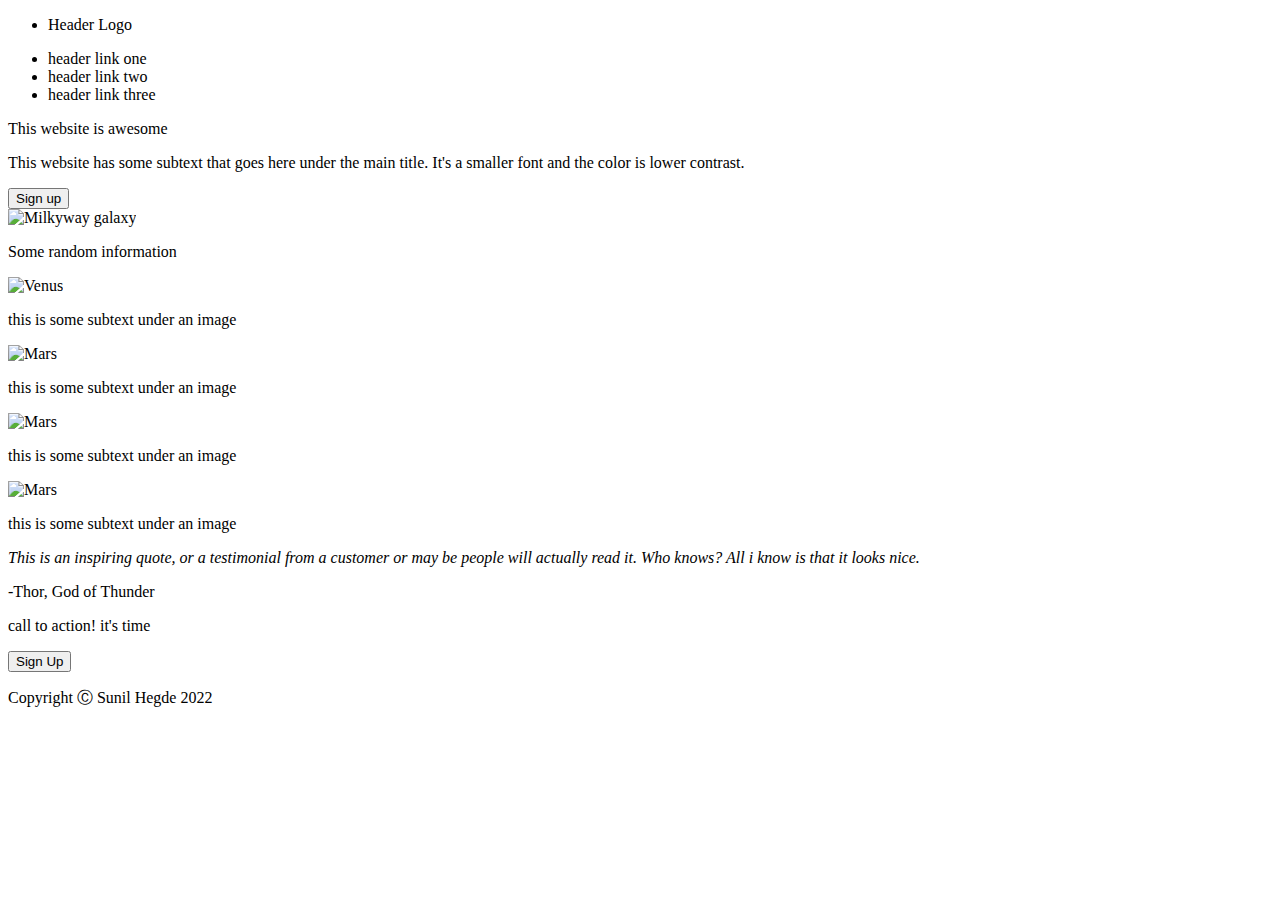
==== index.html @ 8f2f8023 "created html skeleton" ====
<!DOCTYPE html>
<html lang="en">
    <head>
        <meta charset="UTF-8">
        <title>Homepage</title>
        <link rel="stylesheet" href="./style.css">
    </head>
    <body>
        <div class="top">
            <div class="header">
                <ul>
                    <li>Header Logo</li>
                </ul>
                <ul>
                    <li>header link one</li>
                    <li>header link two</li>
                    <li>header link three</li>
                </ul>
            </div>
            <div class="container">
                <div class="text">
                    <p>This website is awesome</p>
                    <p>This website has some subtext that goes here under the main title. It's a smaller font and the color is lower contrast.</p>
                    <button>Sign up</button>
                </div>
                <img src="./images/hristo-fridanov.png" alt="Milkyway galaxy">
            </div>
        </div>
        <div class="middle">
            <div class="up">
                <p>Some random information</p>
                <div class="images">
                    <div class="planet">
                        <img src="./images/venus.jpg" alt="Venus">
                        <p>this is some subtext under an image</p>
                    </div>
                    <div class="planet">
                        <img src="./images/mars.jpg" alt="Mars">
                        <p>this is some subtext under an image</p>
                    </div>
                    <div class="planet">
                        <img src="./images/jupiter.jpg" alt="Mars">
                        <p>this is some subtext under an image</p>    
                    </div>
                    <div class="planet">
                        <img src="./images/saturn.jpg" alt="Mars">
                        <p>this is some subtext under an image</p>
                    </div>
                </div>
            </div>
            <div class="quote">
                    <p><em>This is an inspiring quote, or a testimonial from a customer or may be people will actually read it. Who knows? All i know is that it looks nice.</em></p>
                    <p>-Thor, God of Thunder</p>
            </div>
            <div class="bluebox">
                    <div class="again">
                        <p>call to action! it's time</p>
                    </div>
                    <button>Sign Up</button>
            </div>
        </div>
        <div class="footer">
            <p>Copyright Ⓒ Sunil Hegde 2022</p>
        </div>
    </body>
</html>
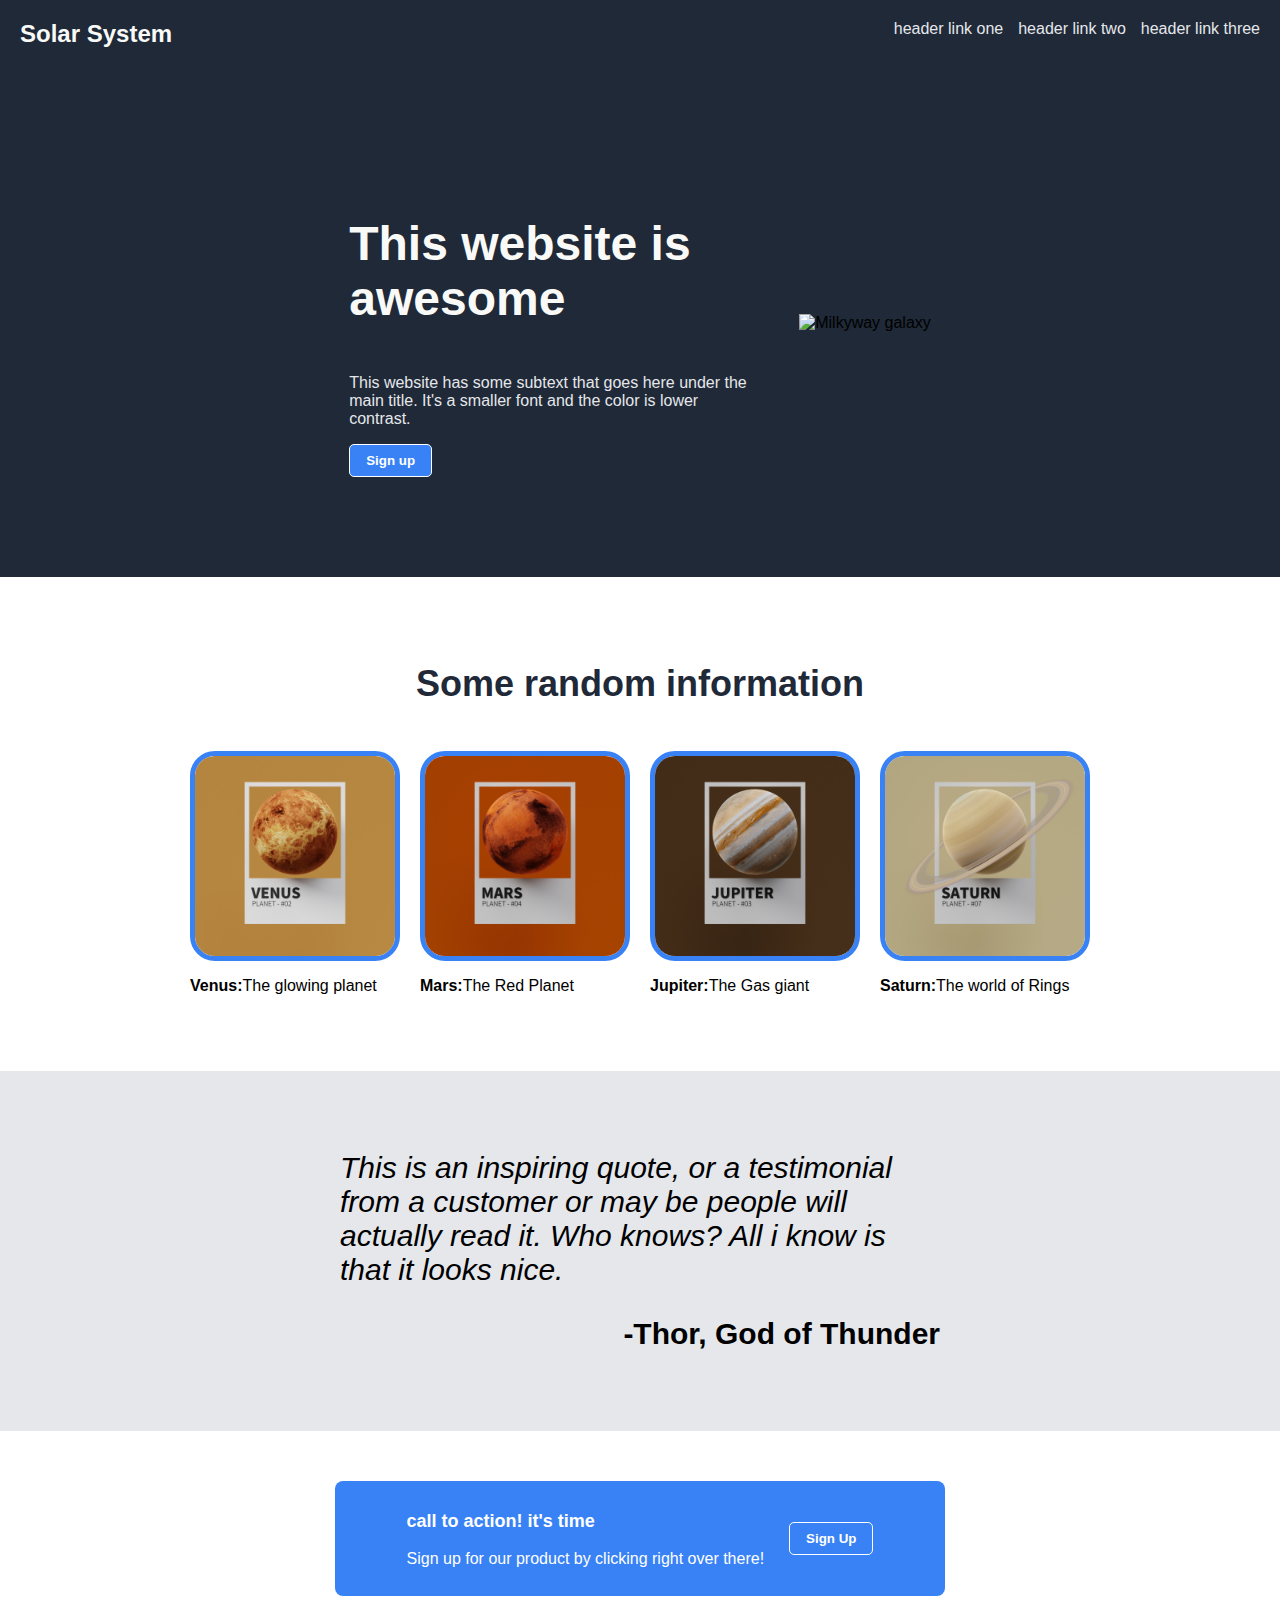
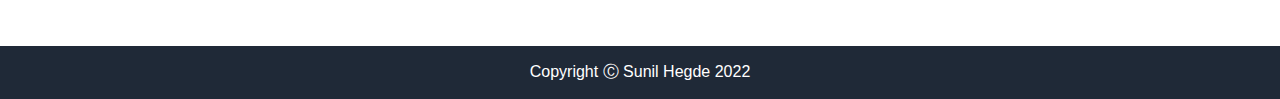
==== commit cecab16b: "Added css, edited README file" ====
--- a/index.html
+++ b/index.html
@@ -9,9 +9,9 @@
         <div class="top">
             <div class="header">
                 <ul>
-                    <li>Header Logo</li>
+                    <li class="logo">Solar System</li>
                 </ul>
-                <ul>
+                <ul class="links">
                     <li>header link one</li>
                     <li>header link two</li>
                     <li>header link three</li>
@@ -19,45 +19,46 @@
             </div>
             <div class="container">
                 <div class="text">
-                    <p>This website is awesome</p>
-                    <p>This website has some subtext that goes here under the main title. It's a smaller font and the color is lower contrast.</p>
+                    <p class="heading">This website is awesome</p>
+                    <p class="subtext">This website has some subtext that goes here under the main title. It's a smaller font and the color is lower contrast.</p>
                     <button>Sign up</button>
                 </div>
-                <img src="./images/hristo-fridanov.png" alt="Milkyway galaxy">
+                <div>
+                    <img class="milkyway" src="./images/hristo-fridanov.png" alt="Milkyway galaxy">
+                </div>
             </div>
         </div>
-        <div class="middle">
-            <div class="up">
-                <p>Some random information</p>
-                <div class="images">
-                    <div class="planet">
-                        <img src="./images/venus.jpg" alt="Venus">
-                        <p>this is some subtext under an image</p>
-                    </div>
-                    <div class="planet">
-                        <img src="./images/mars.jpg" alt="Mars">
-                        <p>this is some subtext under an image</p>
-                    </div>
-                    <div class="planet">
-                        <img src="./images/jupiter.jpg" alt="Mars">
-                        <p>this is some subtext under an image</p>    
-                    </div>
-                    <div class="planet">
-                        <img src="./images/saturn.jpg" alt="Mars">
-                        <p>this is some subtext under an image</p>
-                    </div>
+        <div class="up">
+            <p class="one">Some random information</p>
+            <div class="images">
+                <div class="planet">
+                    <img src="./images/venus.jpg" alt="Venus">
+                    <p><strong>Venus:</strong> The glowing planet</p>
+                </div>
+                <div class="planet">
+                    <img src="./images/mars.jpg" alt="Mars">
+                    <p><strong>Mars:</strong> The Red Planet</p>
+                </div>
+                <div class="planet">
+                    <img src="./images/jupiter.jpg" alt="Mars">
+                    <p><strong>Jupiter:</strong> The Gas giant</p>    
+                </div>
+                <div class="planet">
+                    <img src="./images/saturn.jpg" alt="Mars">
+                    <p><strong>Saturn:</strong>The world of Rings</p>
                 </div>
             </div>
-            <div class="quote">
-                    <p><em>This is an inspiring quote, or a testimonial from a customer or may be people will actually read it. Who knows? All i know is that it looks nice.</em></p>
-                    <p>-Thor, God of Thunder</p>
+        </div>
+        <div class="quote">
+            <p class="one"><em>This is an inspiring quote, or a testimonial from a customer or may be people will actually read it. Who knows? All i know is that it looks nice.</em></p>
+            <p class="two">-Thor, God of Thunder</p>
+        </div>
+        <div class="bluebox">
+            <div class="again">
+                <p class="one">call to action! it's time</p>
+                <p class="two">Sign up for our product by clicking right over there!</p>
             </div>
-            <div class="bluebox">
-                    <div class="again">
-                        <p>call to action! it's time</p>
-                    </div>
-                    <button>Sign Up</button>
-            </div>
+            <div><button>Sign Up</button></div>
         </div>
         <div class="footer">
             <p>Copyright Ⓒ Sunil Hegde 2022</p>
--- a/style.css
+++ b/style.css
@@ -0,0 +1,149 @@
+body {
+    font-family: 'Roboto', sans-serif;
+    display: flex;
+    flex-direction: column;
+    justify-content: space-between;
+    gap: 50px;
+    margin: 0;
+    padding: 0;
+}
+.top {
+    display: flex;
+    flex-direction: column;
+    background-color: #1F2937;
+    margin: 0;
+    padding: 0;
+}
+.header {
+    padding: 20px;
+}
+.top .header,
+ .links {
+    display: flex;
+    justify-content: space-between;
+    gap: 15px;
+    color: white;
+}
+.logo {
+    font-size: 24px;
+    font-weight: 800;
+    color: #F9FAF8;
+    
+}
+ul {
+    list-style-type: none;
+    margin: 0;
+    padding: 0;
+}
+
+
+.container {
+    display: flex;
+    flex: 1;
+    justify-content: space-around;
+    align-items: center;
+    gap: 50px;
+    flex-grow: 0;
+    margin: 100px auto;
+}
+.milkyway {
+    height: 300px;
+    width: auto;
+}
+.container .text {
+    max-width: 400px;
+}
+.container .heading {
+    font-size: 48px;
+    font-weight: bolder;
+    color: #F9FAF8;
+}
+.links li,
+.container .subtext {
+    font-size: 189x;
+    color: #E5E7EB;
+}
+
+.up .one {
+    font-size: 36px;
+    font-weight: bolder;
+    color: #1F2937;
+    text-align: center;
+}
+.images {
+    display: flex;
+    justify-content: center;
+}
+.planet img,
+.planet p {
+    display: flex;
+    max-height: 200px;
+    max-width: 200px;
+    text-align: center;
+}
+.planet {
+    display: flex;
+    flex-direction: column;
+    margin: 10px;
+}
+.planet img {
+    border: #3882f6 5px solid;
+    border-radius: 25px;
+}
+.quote {
+    display: flex;
+    flex-direction: column;
+    background-color: #E5E7Eb;
+    justify-content: center;
+    align-items: center;
+    padding: 50px;
+}
+.quote .one,
+.quote .two {
+    font-size: 30px;
+    width: 600px;
+    font-weight: light;
+}
+.quote .two {
+    text-align: right;
+    font-weight: bold;
+    margin-top: 0;
+}
+
+
+.bluebox {
+    display: flex;
+    justify-content: center;
+    align-items: center;
+    gap: 25px;
+    background-color: #3882f6;
+    margin: auto;
+    padding: 12px 72px;
+    border-radius: 8px;
+}
+.bluebox .one {
+    font-size: large;
+    font-weight: bold;
+    color: white;
+}
+.bluebox .two {
+    color: white;
+ 
+}
+
+
+button {
+    background-color: #3882f6;
+    border-radius: 5px;
+    border: white 1px solid;
+    color: white;
+    padding: 8px 16px;
+    font-weight: bold;
+}
+.footer {
+    display: flex;
+    background-color: #1F2937;
+    color: white;
+    justify-content: center;
+    align-items: center;
+}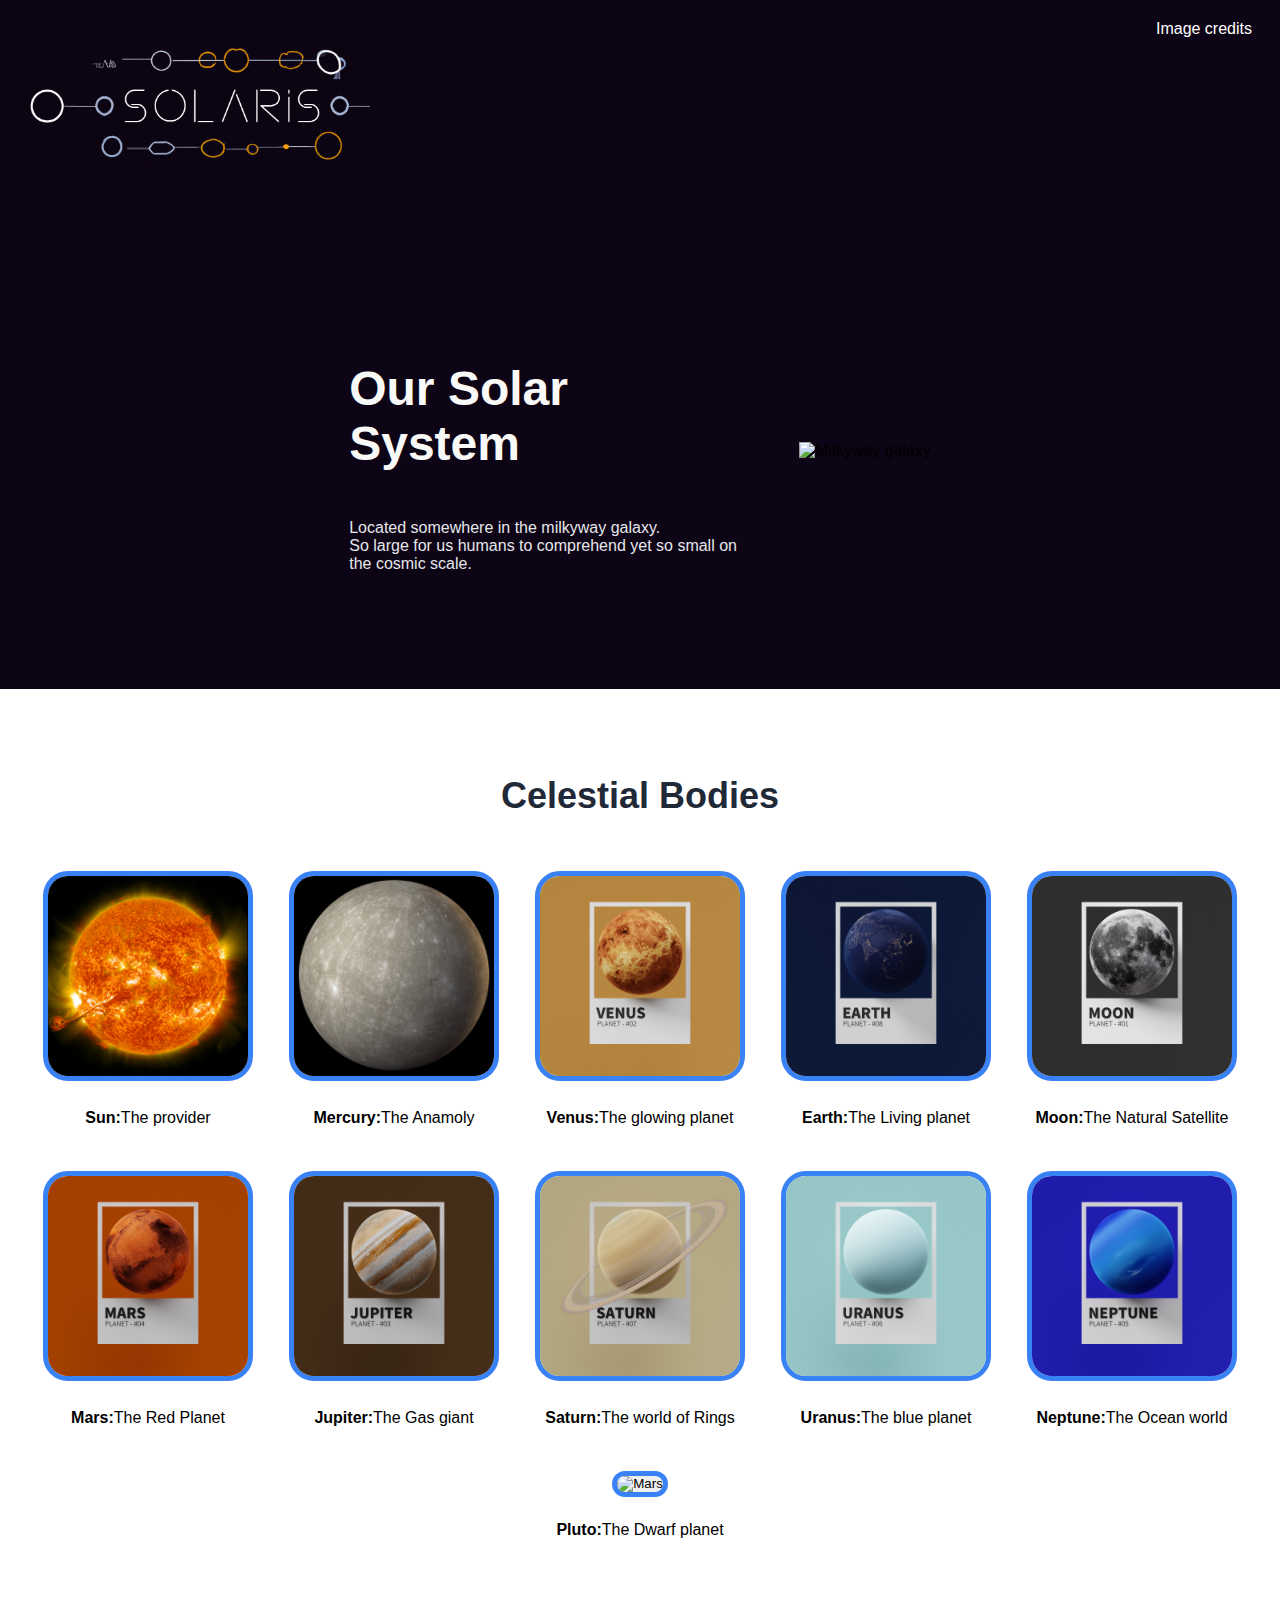
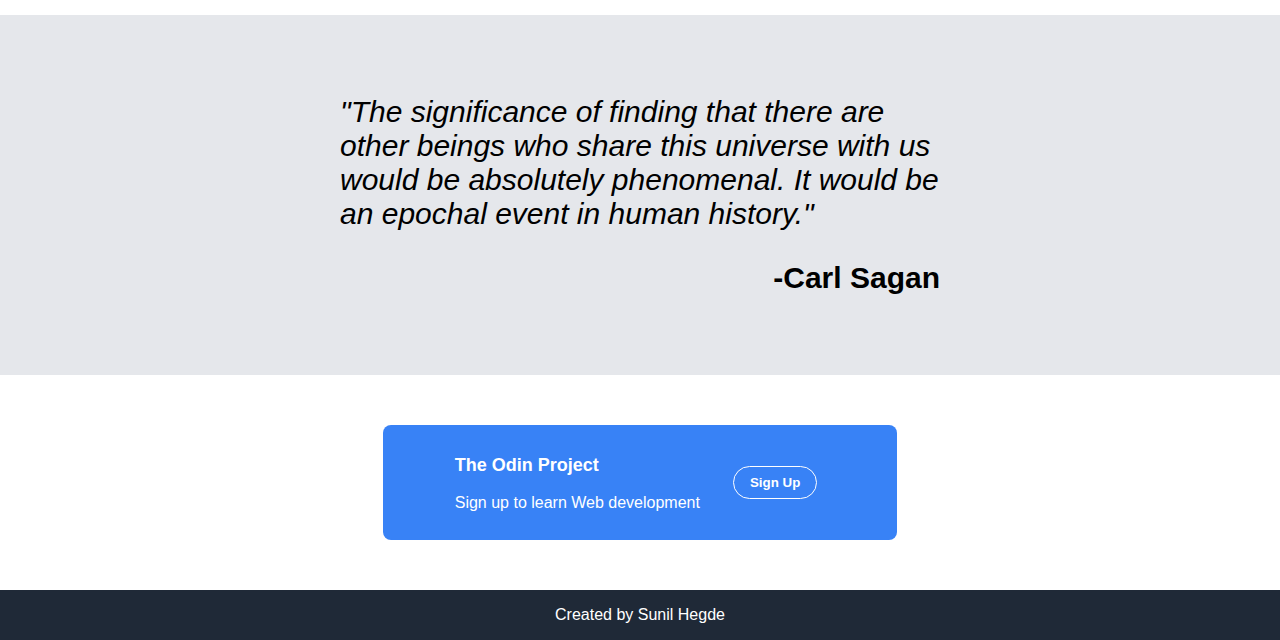
==== commit 3c1ab064: "Added some more html and css and a credits page" ====
--- a/index.html
+++ b/index.html
@@ -8,20 +8,19 @@
     <body>
         <div class="top">
             <div class="header">
-                <ul>
-                    <li class="logo">Solar System</li>
-                </ul>
+                <div>
+                    <img class="solaris" src="./images/solaris.png" alt="Solaris logo">
+                </div>
                 <ul class="links">
-                    <li>header link one</li>
-                    <li>header link two</li>
-                    <li>header link three</li>
+                    <li><a href="./credits.html">Image credits</a></li>
                 </ul>
             </div>
             <div class="container">
                 <div class="text">
-                    <p class="heading">This website is awesome</p>
-                    <p class="subtext">This website has some subtext that goes here under the main title. It's a smaller font and the color is lower contrast.</p>
-                    <button>Sign up</button>
+                    <p class="heading">Our Solar System </p>
+                    <p class="subtext">Located somewhere in the milkyway galaxy. <br>
+                        So large for us humans to comprehend yet so small on the cosmic scale. 
+                    </p>
                 </div>
                 <div>
                     <img class="milkyway" src="./images/hristo-fridanov.png" alt="Milkyway galaxy">
@@ -29,39 +28,67 @@
             </div>
         </div>
         <div class="up">
-            <p class="one">Some random information</p>
+            <p class="one">Celestial Bodies </p>
             <div class="images">
                 <div class="planet">
-                    <img src="./images/venus.jpg" alt="Venus">
+                    <a class="wiki" href="https://en.wikipedia.org/wiki/Sun"><button><img src="./images/Sun.jpg" alt="Sun"></button></a>
+                    <p><strong>Sun:</strong>The provider</p>
+                </div>
+                <div class="planet">
+                    <a class="wiki" href="https://en.wikipedia.org/wiki/Mercury_(planet)"><button><img src="./images/Mercury.jpg" alt="Mercury"></button></a>
+                    <p><strong>Mercury:</strong>The Anamoly</p>
+                </div>
+                <div class="planet">
+                    <a class="wiki" href="https://en.wikipedia.org/wiki/Mercury_(planet)"><button><img src="./images/venus.jpg" alt="Venus"></button></a>
                     <p><strong>Venus:</strong> The glowing planet</p>
                 </div>
                 <div class="planet">
-                    <img src="./images/mars.jpg" alt="Mars">
+                    <a class="wiki" href="https://en.wikipedia.org/wiki/Earth"><button><img src="./images/Earth.jpg" alt="Earth"></button></a>
+                    <p><strong>Earth:</strong>The Living planet</p>
+                </div>
+                <div class="planet">
+                    <a class="wiki" href="https://en.wikipedia.org/wiki/Earth"><button><img src="./images/Moon.jpg" alt="Moon"></button></a>
+                    <p><strong>Moon:</strong>The Natural Satellite</p>
+                </div>
+                <div class="planet">
+                    <a class="wiki" href="https://en.wikipedia.org/wiki/Mars"><button><img src="./images/mars.jpg" alt="Mars"></button></a>
                     <p><strong>Mars:</strong> The Red Planet</p>
                 </div>
                 <div class="planet">
-                    <img src="./images/jupiter.jpg" alt="Mars">
+                    <a class="wiki" href="https://en.wikipedia.org/wiki/Jupiter"><button><img src="./images/jupiter.jpg" alt="Mars"></button></a>
                     <p><strong>Jupiter:</strong> The Gas giant</p>    
                 </div>
                 <div class="planet">
-                    <img src="./images/saturn.jpg" alt="Mars">
+                    <a class="wiki" href="https://en.wikipedia.org/wiki/Saturn"><button><img src="./images/saturn.jpg" alt="Mars"></button></a>
                     <p><strong>Saturn:</strong>The world of Rings</p>
+                </div>
+                <div class="planet">
+                    <a class="wiki" href="https://en.wikipedia.org/wiki/Uranus"><button><img src="./images/Uranus.jpg" alt="Mars"></button></a>
+                    <p><strong>Uranus:</strong>The blue planet</p>
+                </div>
+                <div class="planet">
+                    <a class="wiki" href="https://en.wikipedia.org/wiki/Neptune"><button><img src="./images/Neptune.jpg" alt="Mars"></button></a>
+                    <p><strong>Neptune:</strong>The Ocean world</p>
+                </div>
+                <div class="planet">
+                    <a class="wiki" href="https://en.wikipedia.org/wiki/Pluto"><button><img src="./images/Pluto.png" alt="Mars"></button></a>
+                    <p><strong>Pluto:</strong>The Dwarf planet</p>
                 </div>
             </div>
         </div>
         <div class="quote">
-            <p class="one"><em>This is an inspiring quote, or a testimonial from a customer or may be people will actually read it. Who knows? All i know is that it looks nice.</em></p>
-            <p class="two">-Thor, God of Thunder</p>
+            <p class="one"><em>"The significance of finding that there are other beings who share this universe with us would be absolutely phenomenal. It would be an epochal event in human history."</em></p>
+            <p class="two">-Carl Sagan</p>
         </div>
         <div class="bluebox">
             <div class="again">
-                <p class="one">call to action! it's time</p>
-                <p class="two">Sign up for our product by clicking right over there!</p>
+                <p class="one">The Odin Project </p>
+                <p class="two">Sign up to learn Web development</p>
             </div>
-            <div><button>Sign Up</button></div>
+            <div><a href="https://www.theodinproject.com/sign_up"><button class="signup">Sign Up</button></a></div>
         </div>
         <div class="footer">
-            <p>Copyright Ⓒ Sunil Hegde 2022</p>
+            <p>Created by Sunil Hegde </p>
         </div>
     </body>
 </html>--- a/style.css
+++ b/style.css
@@ -10,7 +10,7 @@
 .top {
     display: flex;
     flex-direction: column;
-    background-color: #1F2937;
+    background-color: #0D0415;
     margin: 0;
     padding: 0;
 }
@@ -24,10 +24,13 @@
     gap: 15px;
     color: white;
 }
-.logo {
-    font-size: 24px;
-    font-weight: 800;
-    color: #F9FAF8;
+.links a {
+    text-decoration: none;
+    color: white;
+}
+.solaris {
+    height: auto;
+    width: 350px;
     
 }
 ul {
@@ -72,7 +75,29 @@
 }
 .images {
     display: flex;
+    flex-wrap: wrap;
     justify-content: center;
+    max-width: 1250px;
+    margin: auto;
+}
+.images button {
+    border-radius: 25px;
+    margin: 0;
+    padding: 0;
+    border: none;
+
+}
+.images p {
+    text-align: center;
+}
+a {
+    padding: 8px;
+}
+.wiki:hover,
+button:hover {
+    background-color: lightblue;
+    border-radius: 25px;
+    cursor: pointer;
 }
 .planet img,
 .planet p {
@@ -85,6 +110,7 @@
     display: flex;
     flex-direction: column;
     margin: 10px;
+    align-items: center;
 }
 .planet img {
     border: #3882f6 5px solid;
@@ -132,9 +158,9 @@
 }
 
 
-button {
+.signup {
     background-color: #3882f6;
-    border-radius: 5px;
+    border-radius: 25px;
     border: white 1px solid;
     color: white;
     padding: 8px 16px;
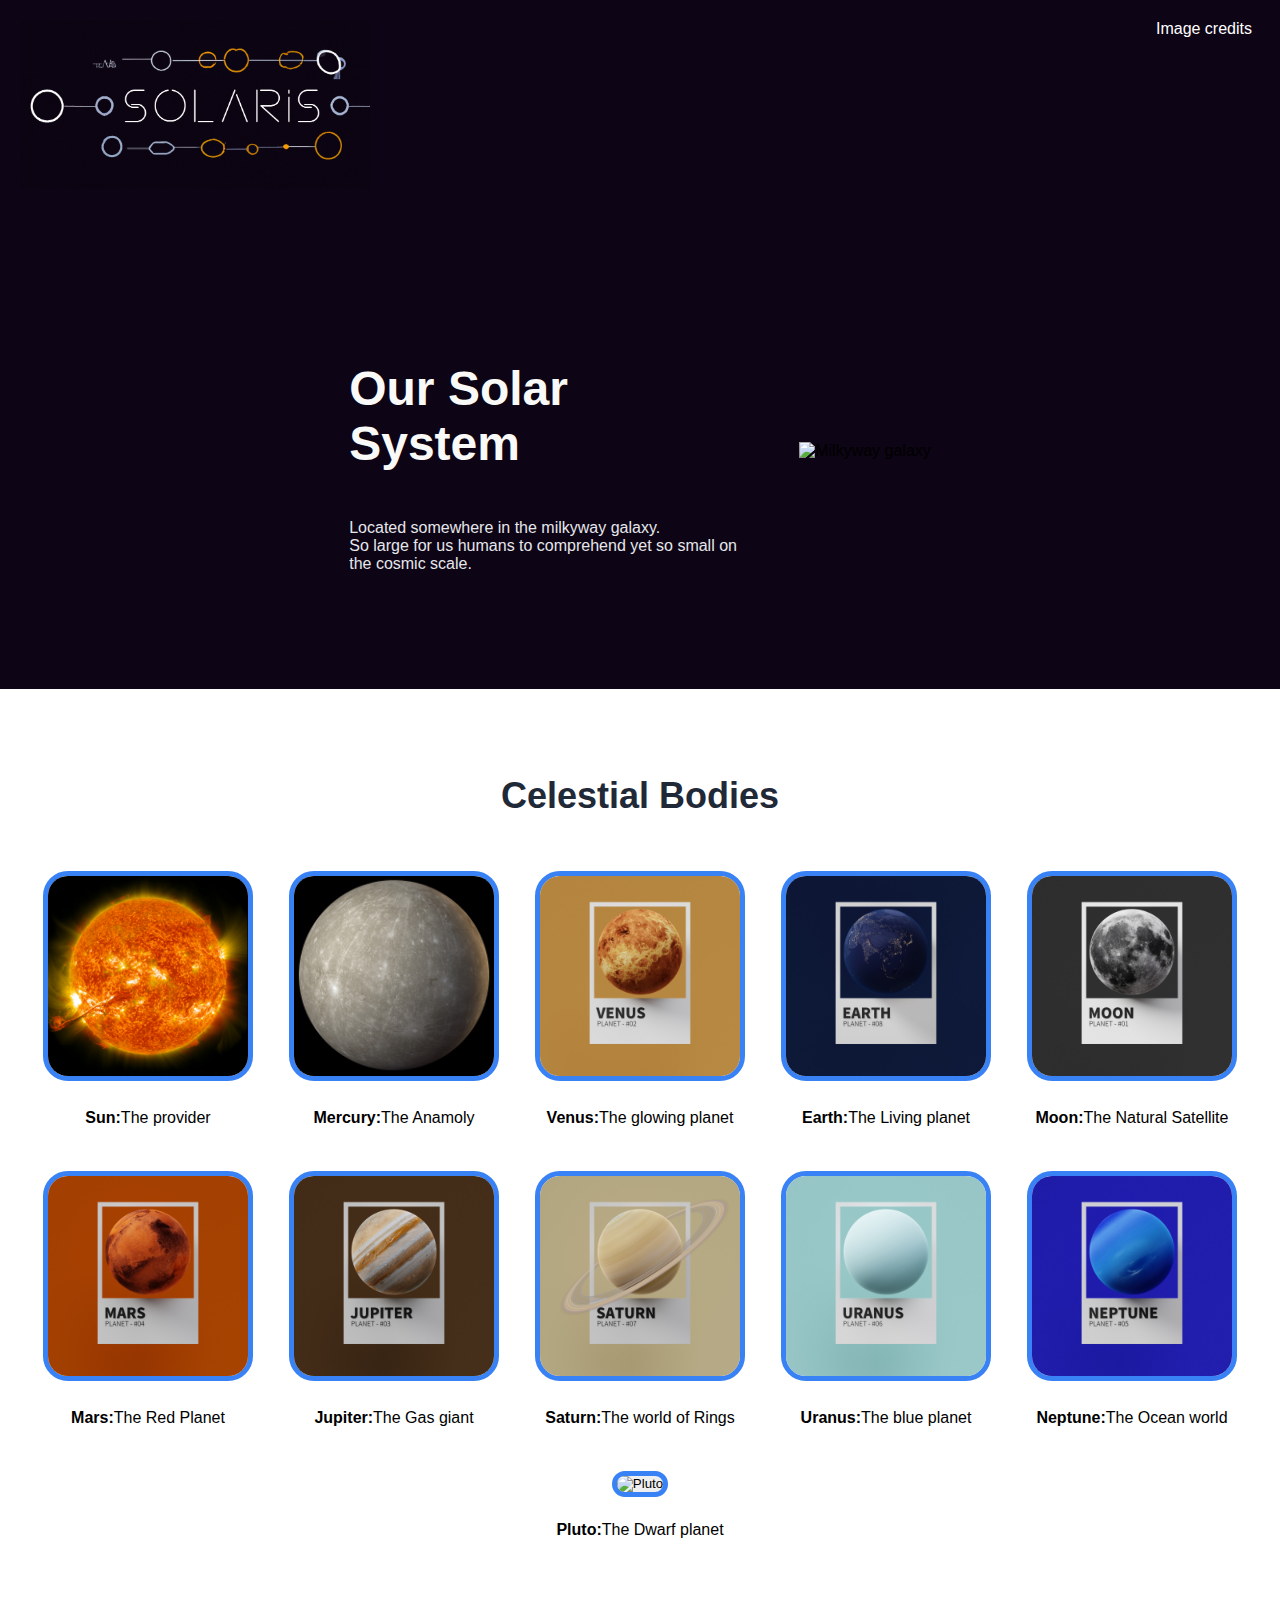
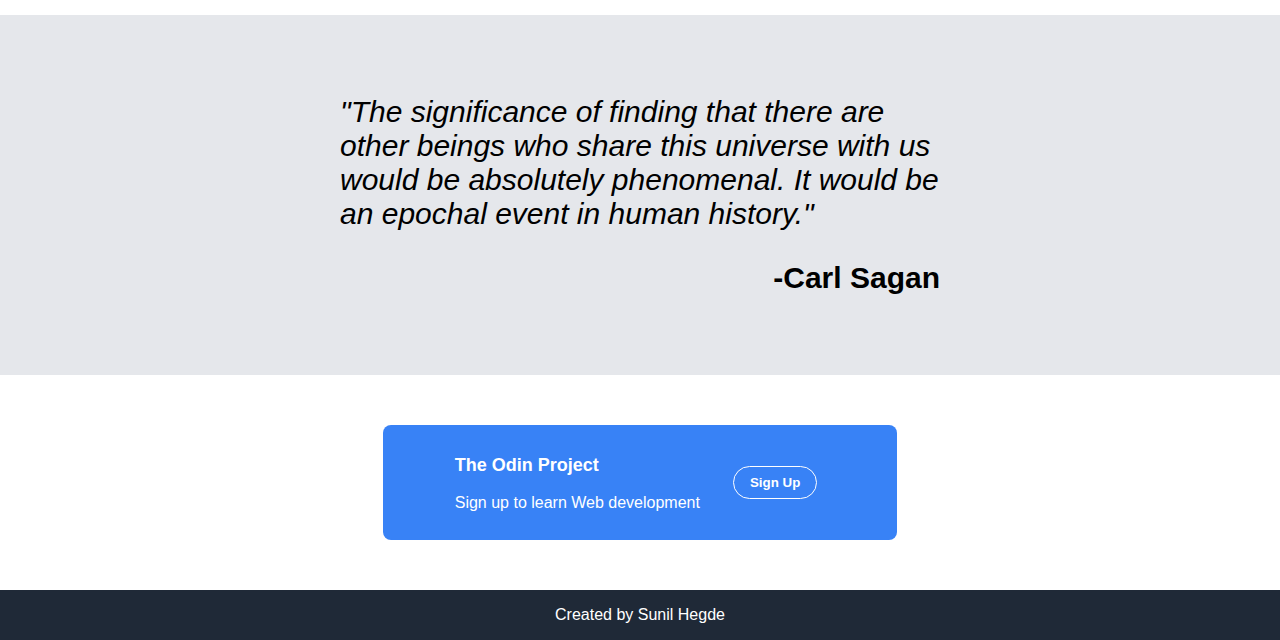
==== commit a787d3bd: "edited links for venus and moon" ====
--- a/index.html
+++ b/index.html
@@ -39,7 +39,7 @@
                     <p><strong>Mercury:</strong>The Anamoly</p>
                 </div>
                 <div class="planet">
-                    <a class="wiki" href="https://en.wikipedia.org/wiki/Mercury_(planet)"><button><img src="./images/venus.jpg" alt="Venus"></button></a>
+                    <a class="wiki" href="https://en.wikipedia.org/wiki/Venus"><button><img src="./images/venus.jpg" alt="Venus"></button></a>
                     <p><strong>Venus:</strong> The glowing planet</p>
                 </div>
                 <div class="planet">
@@ -47,7 +47,7 @@
                     <p><strong>Earth:</strong>The Living planet</p>
                 </div>
                 <div class="planet">
-                    <a class="wiki" href="https://en.wikipedia.org/wiki/Earth"><button><img src="./images/Moon.jpg" alt="Moon"></button></a>
+                    <a class="wiki" href="https://en.wikipedia.org/wiki/Moon"><button><img src="./images/Moon.jpg" alt="Moon"></button></a>
                     <p><strong>Moon:</strong>The Natural Satellite</p>
                 </div>
                 <div class="planet">
@@ -55,23 +55,23 @@
                     <p><strong>Mars:</strong> The Red Planet</p>
                 </div>
                 <div class="planet">
-                    <a class="wiki" href="https://en.wikipedia.org/wiki/Jupiter"><button><img src="./images/jupiter.jpg" alt="Mars"></button></a>
+                    <a class="wiki" href="https://en.wikipedia.org/wiki/Jupiter"><button><img src="./images/jupiter.jpg" alt="Jupiter"></button></a>
                     <p><strong>Jupiter:</strong> The Gas giant</p>    
                 </div>
                 <div class="planet">
-                    <a class="wiki" href="https://en.wikipedia.org/wiki/Saturn"><button><img src="./images/saturn.jpg" alt="Mars"></button></a>
+                    <a class="wiki" href="https://en.wikipedia.org/wiki/Saturn"><button><img src="./images/saturn.jpg" alt="Saturn"></button></a>
                     <p><strong>Saturn:</strong>The world of Rings</p>
                 </div>
                 <div class="planet">
-                    <a class="wiki" href="https://en.wikipedia.org/wiki/Uranus"><button><img src="./images/Uranus.jpg" alt="Mars"></button></a>
+                    <a class="wiki" href="https://en.wikipedia.org/wiki/Uranus"><button><img src="./images/Uranus.jpg" alt="Uranus"></button></a>
                     <p><strong>Uranus:</strong>The blue planet</p>
                 </div>
                 <div class="planet">
-                    <a class="wiki" href="https://en.wikipedia.org/wiki/Neptune"><button><img src="./images/Neptune.jpg" alt="Mars"></button></a>
+                    <a class="wiki" href="https://en.wikipedia.org/wiki/Neptune"><button><img src="./images/Neptune.jpg" alt="Neptune"></button></a>
                     <p><strong>Neptune:</strong>The Ocean world</p>
                 </div>
                 <div class="planet">
-                    <a class="wiki" href="https://en.wikipedia.org/wiki/Pluto"><button><img src="./images/Pluto.png" alt="Mars"></button></a>
+                    <a class="wiki" href="https://en.wikipedia.org/wiki/Pluto"><button><img src="./images/Pluto.png" alt="Pluto"></button></a>
                     <p><strong>Pluto:</strong>The Dwarf planet</p>
                 </div>
             </div>
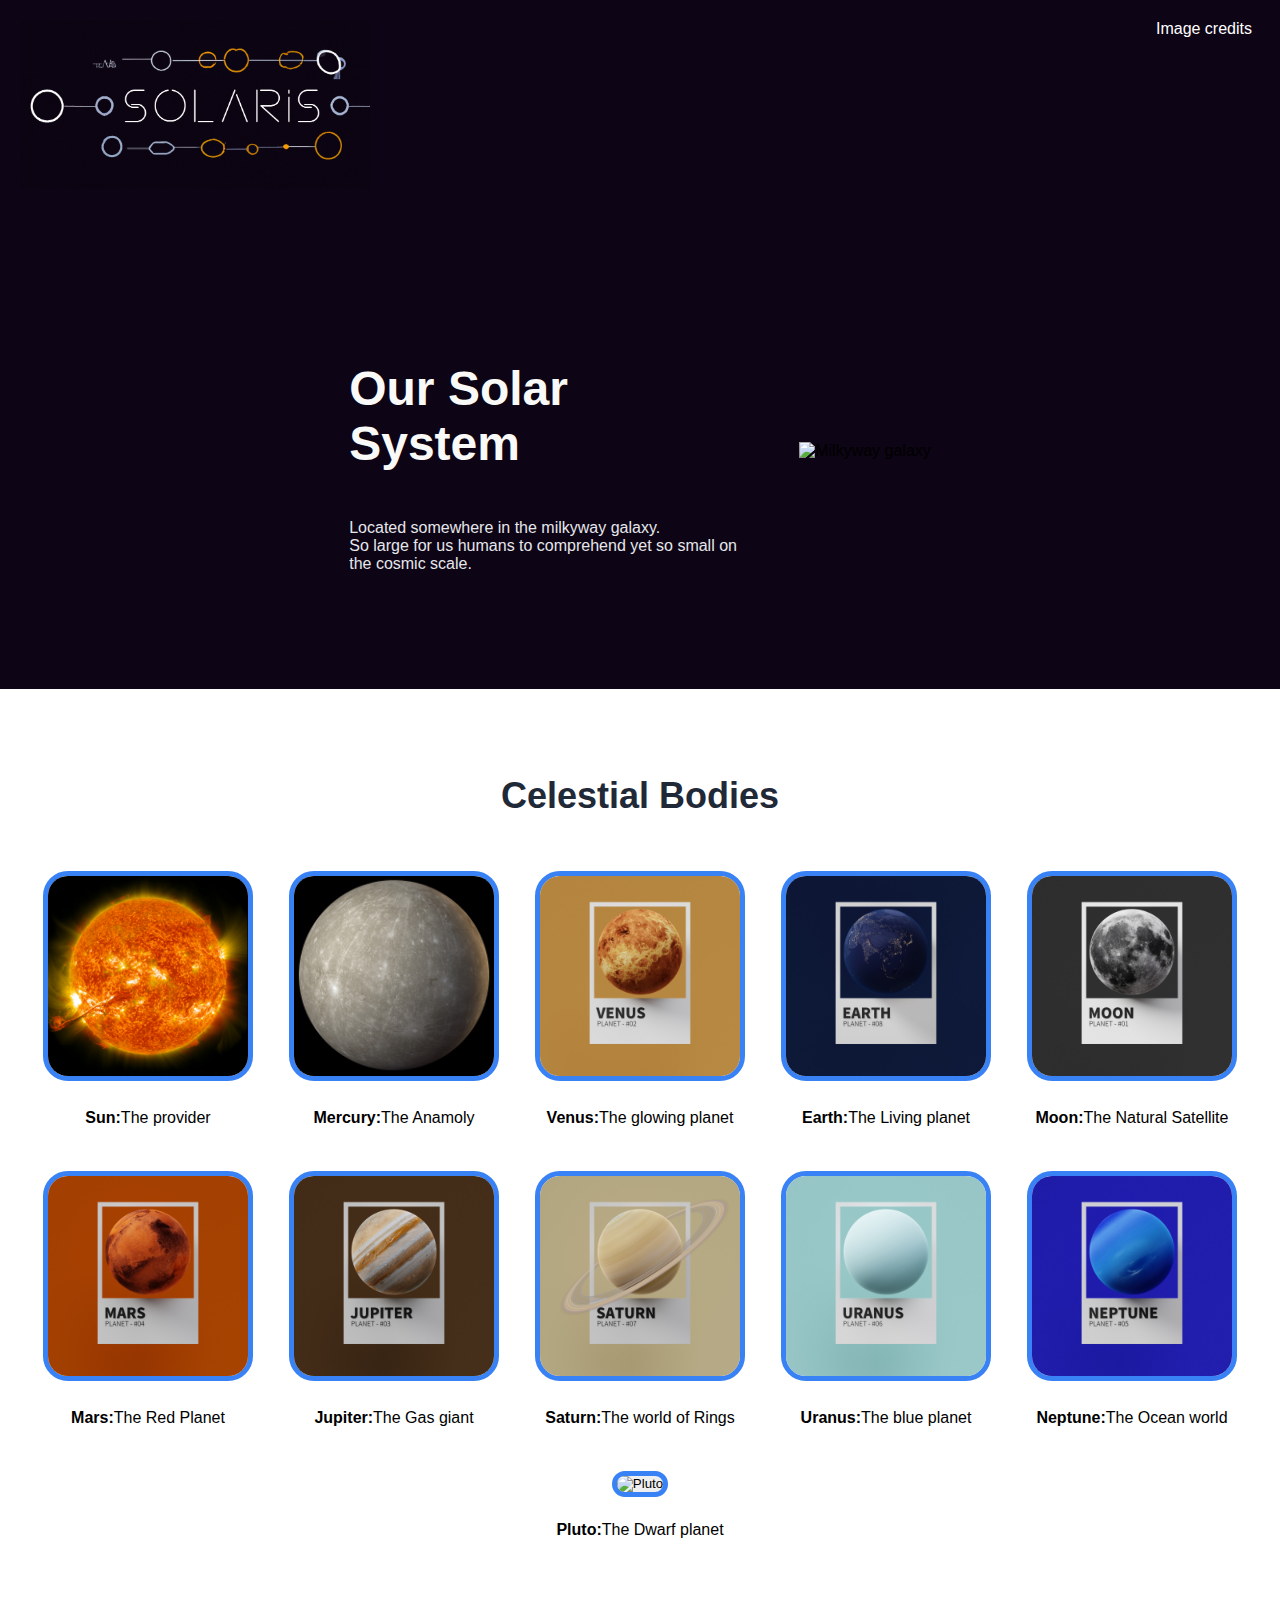
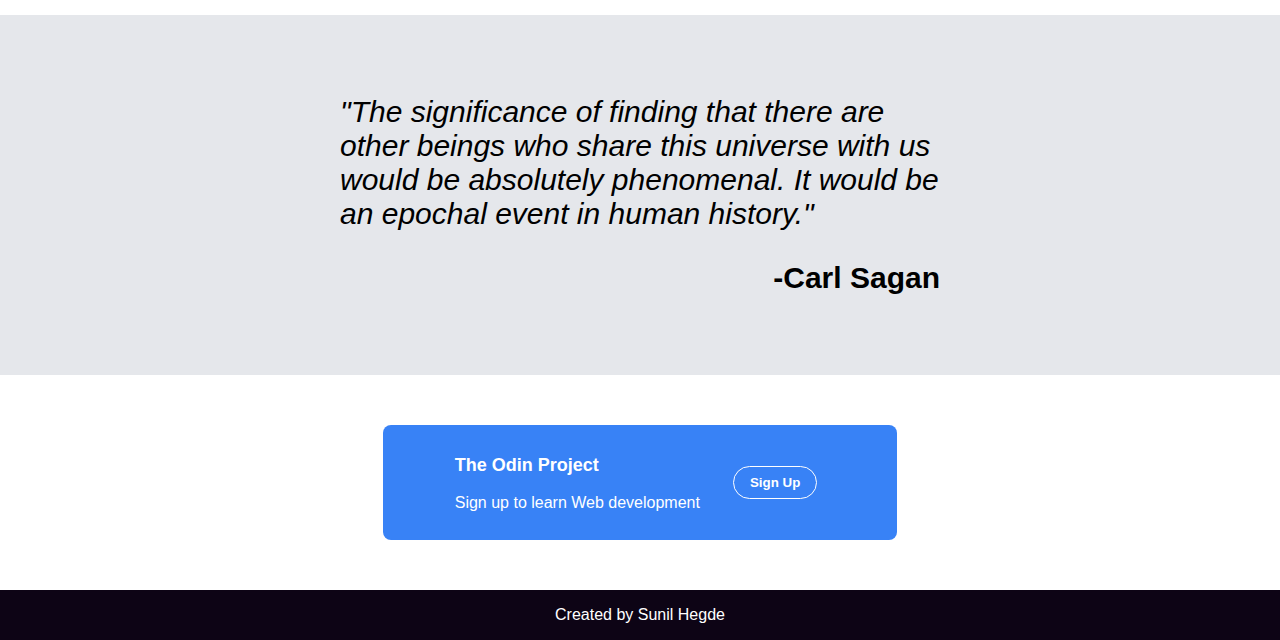
==== commit 0dc99ccf: "changed title" ====
--- a/index.html
+++ b/index.html
@@ -2,7 +2,7 @@
 <html lang="en">
     <head>
         <meta charset="UTF-8">
-        <title>Homepage</title>
+        <title>Solaris</title>
         <link rel="stylesheet" href="./style.css">
     </head>
     <body>
--- a/style.css
+++ b/style.css
@@ -168,7 +168,7 @@
 }
 .footer {
     display: flex;
-    background-color: #1F2937;
+    background-color: #0D0415;
     color: white;
     justify-content: center;
     align-items: center;
